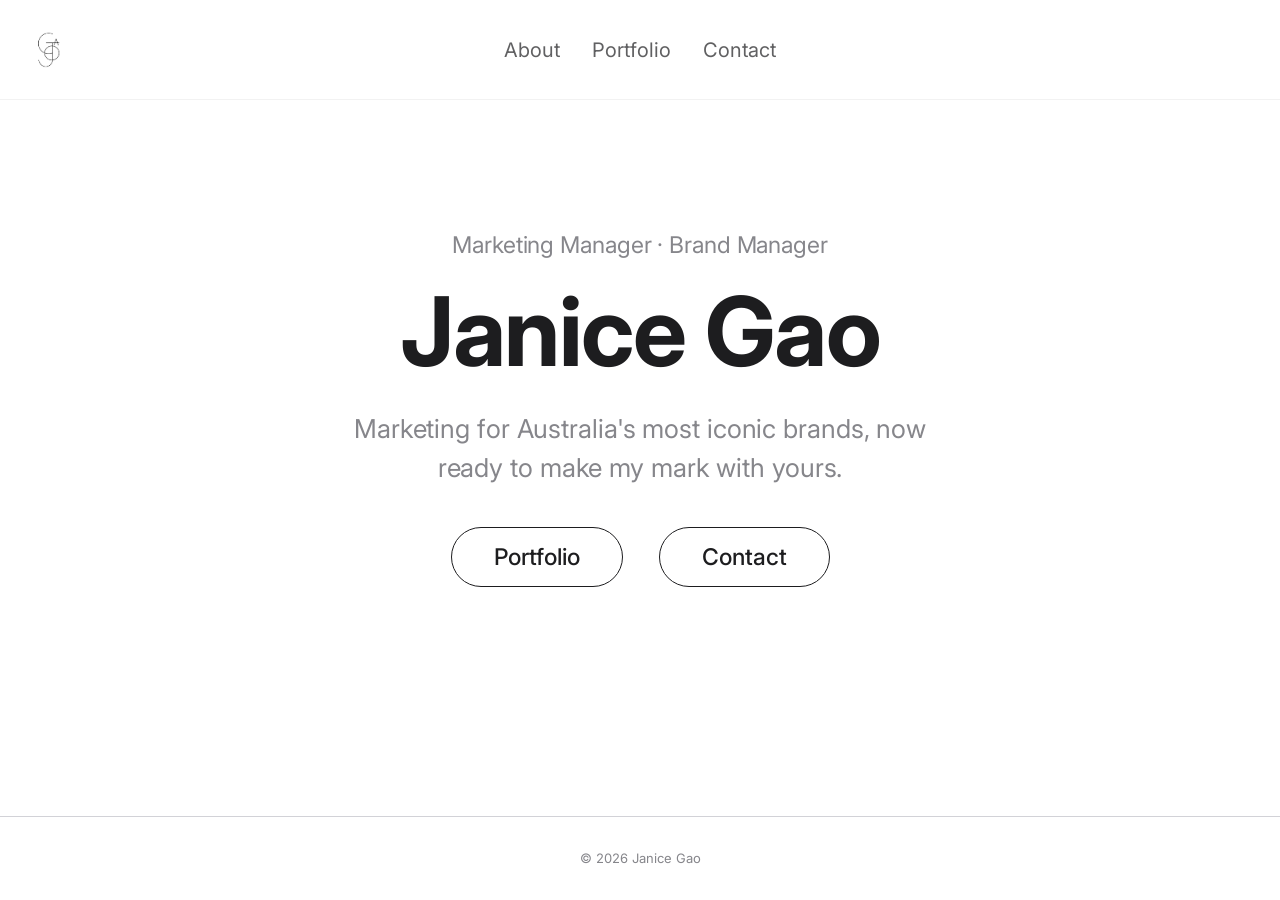
==== index.html @ 8f572616 "rename" ====
<!DOCTYPE html>
<html lang="en">
<head>
    <meta charset="UTF-8">
    <meta name="viewport" content="width=device-width, initial-scale=1.0">
    <title>Janice Gao</title>
    <link rel="icon" type="image/x-icon" href="assets/images/janice_logo.png">
    <link rel="stylesheet" href="css/style.css">

</head>
<body>
    <nav id="navbar">
        <a href="#home" class="nav-logo" data-route="home">
            <img src="assets/images/janice_logo.png" alt="JG" style="height: 52px; width: auto; display: block;">
        </a>
        <ul class="nav-links">
            <li><a href="#about" data-route="about">About</a></li>
            <li><a href="#portfolio" data-route="portfolio">Portfolio</a></li>
            <li><a href="#contact" data-route="contact">Contact</a></li>
        </ul>
        <button class="nav-toggle" aria-label="Toggle menu">
            <span></span>
            <span></span>
            <span></span>
        </button>
    </nav>

    <main id="app">
        <section id="home" class="route hero-page">
            <div class="hero-content">
                <p class="hero-subtitle">Marketing Manager · Brand Manager</p>
                <h1>Janice Gao</h1>
                <p class="hero-description">Marketing for Australia's most iconic brands, now ready to make my mark with yours.</p>
                <div class="hero-cta">
                <a href="#portfolio" class="btn btn-outline" data-route="portfolio">Portfolio</a>
                <a href="#contact" class="btn btn-outline" data-route="contact">Contact</a>
            </div>
            </div>
        </section>

        <section id="about" class="route page-content">
            <div class="container">
                <!-- Top row: text left, photo right -->
                <div class="about-top">
                    <div class="about-main">
                        <h1 class="page-title">About</h1>
                        <div class="about-text">
                            <p>I've always been drawn to the idea that the best brands don't feel like marketing at all. They show up in culturally significant moments, weave themselves into everyday life, and build emotional connections so naturally that people feel part of something before they even realise they're being marketed to.</p>
                            <p>I'm a marketer with experience across some of Australia's most iconic brands, including Commonwealth Bank and Qantas. I've launched campaigns that reached more than 95% of Australians, owned brand governance across 15+ agency partners, and leveraged customer insights to uplift marketing metrics and drive brand equity.</p>
                            <p>What drives me most is seeing the tangible impact that marketing can have on how people think and feel about a brand. When the strategy is right and the storytelling connects, marketing stops feeling like marketing and starts becoming something people genuinely remember. That's what got me into this industry, and it's what I've been chasing ever since.</p>
                            <p>If that resonates with you, I'd love to connect.</p>
                        </div>
                    </div>
                    <div class="about-photo">
                        <img src="assets/images/janice-headshot.jpeg" alt="Janice Gao">
                    </div>
                </div>

                <!-- Bottom row: logo left, story text right -->
                <div class="logo-story">
                    <div class="logo-story-image">
                        <img src="assets/images/janice_logo.png" alt="JG monogram logo">
                    </div>
                    <div class="logo-story-text">
                        <p>While I've been helping brands build their identity, I've been building my own too. This logo is an original design inspired by the creative trend of merging letterforms into a single mark, bringing together the 'J' and 'Gao' of my name.</p>
                    </div>
                </div>

            </div>
        </section>

        <section id="portfolio" class="route page-content">
            <div class="container">
                <h1 class="page-title">Portfolio</h1>
                <div class="portfolio-list">
                    <article class="portfolio-item">
                        <div class="portfolio-image" style="background: url('assets/images/doubt-never-did.jpg') center/cover no-repeat;"></div>
                        <div class="portfolio-details">
                            <span class="portfolio-company">Commonwealth Bank of Australia</span>
                            <h2>'Doubt Never Did' — Brand Platform</h2>
                            <p>Launched CommBank's new and bold brand platform designed to inspire Australians to overcome self-doubt and take action. The campaign delivered strong above-the-line performance within its first 3 months, reaching more than 95% of Australians an average of 11 times.</p>
                            <div class="portfolio-links">
                                <a href="https://www.commbank.com.au/brighter/doubt-never-did.html" target="_blank" rel="noopener">Campaign Page</a>
                                <a href="https://campaignbrief.com/inspiring-australians-share-stories-of-doubt-in-commbanks-latest-campaign-via-mc-saatchi/" target="_blank" rel="noopener">Campaign Brief</a>
                            </div>
                        </div>
                    </article>

                    <article class="portfolio-item">
                        <div class="portfolio-image" style="background: url('assets/images/qantas-money-home-loans.jpg') center/cover no-repeat;"></div>
                        <div class="portfolio-details">
                            <span class="portfolio-company">Qantas Airways Limited</span>
                            <h2>Qantas Money Home Loans</h2>
                            <p>Led the owned channel marketing execution for a digital-first product launch positioned around "The home loan that comes with a holiday every year." Within the first hour, Qantas Money Home Loans generated approximately 10 pre-approved applications, growing to around 100 by end of launch day.</p>
                            <div class="portfolio-links">
                                <a href="https://www.qantasmoney.com/home-loans" target="_blank" rel="noopener">Landing Page</a>
                                <a href="https://www.brokerdaily.au/lender/17650-home-loan-offering-takes-off-at-qantas" target="_blank" rel="noopener">Broker Daily</a>
                            </div>
                        </div>
                    </article>

                    <article class="portfolio-item">
                        <div class="portfolio-image" style="background: url('assets/images/frrequent-flyer.png') center/cover no-repeat;"></div>
                        <div class="portfolio-details">
                            <span class="portfolio-company">Qantas Airways Limited</span>
                            <h2>Frequent Flyer Website and Offers</h2>
                            <p>Led marketing across all Frequent Flyer and Qantas Loyalty owned digital channels for Australia's largest loyalty program with 15m+ members. Managed the content calendar and executed 550+ campaigns and surfaced with personalised offers via Contentful.</p>
                            <div class="portfolio-links">
                                <a href="https://www.qantas.com/au/en/frequent-flyer.html" target="_blank" rel="noopener">Frequent Flyer</a>
                            </div>
                        </div>
                    </article>
                </div>
            </div>
        </section>

        <section id="contact" class="route page-content">
            <div class="container">
                <div class="contact-header">
                    <h1 class="page-title">Get in touch</h1>
                    <p class="contact-subtitle">Have a project in mind or just want to say hello? I'd love to hear from you.</p>
                </div>
                <div class="contact-layout">
                    <div class="contact-methods">
                        <div class="contact-method">
                            <div class="contact-method-icon">
                                <svg width="24" height="24" viewBox="0 0 24 24" fill="none" stroke="currentColor" stroke-width="1.5" stroke-linecap="round" stroke-linejoin="round"><rect x="2" y="4" width="20" height="16" rx="2"/><path d="m22 7-8.97 5.7a1.94 1.94 0 0 1-2.06 0L2 7"/></svg>
                            </div>
                            <div class="contact-method-info">
                                <h3>Email</h3>
                                <a href="mailto:janice.gao@outlook.com">janice.gao@outlook.com</a>
                            </div>
                        </div>
                        <div class="contact-method">
                            <div class="contact-method-icon">
                                <svg width="24" height="24" viewBox="0 0 24 24" fill="none" stroke="currentColor" stroke-width="1.5" stroke-linecap="round" stroke-linejoin="round"><path d="M16 8a6 6 0 0 1 6 6v7h-4v-7a2 2 0 0 0-4 0v7h-4v-7a6 6 0 0 1 6-6z"/><rect x="2" y="9" width="4" height="12"/><circle cx="4" cy="4" r="2"/></svg>
                            </div>
                            <div class="contact-method-info">
                                <h3>LinkedIn</h3>
                                <a href="https://www.linkedin.com/in/janice-gao-9715471b5/" target="_blank" rel="noopener">Connect with me</a>
                            </div>
                        </div>
                        <div class="contact-method">
                            <div class="contact-method-icon">
                                <svg width="24" height="24" viewBox="0 0 24 24" fill="none" stroke="currentColor" stroke-width="1.5" stroke-linecap="round" stroke-linejoin="round"><circle cx="12" cy="12" r="10"/><polyline points="12 6 12 12 16 14"/></svg>
                            </div>
                            <div class="contact-method-info">
                                <h3>Response time</h3>
                                <p>Usually within 24 hours</p>
                            </div>
                        </div>
                    </div>
                </div>
            </div>
        </section>
    </main>

    <footer>
        <div class="container">
            <p>&copy; 2026 Janice Gao</p>
        </div>
    </footer>

    <script src="js/main.js"></script>
</body>
</html>
---- css/style.css ----
@import url('https://fonts.googleapis.com/css2?family=Inter:wght@400;500;600;700&display=swap');

*, *::before, *::after {
    margin: 0;
    padding: 0;
    box-sizing: border-box;
}

:root {
    --color-bg: #ffffff;
    --color-text: #1d1d1f;
    --color-text-secondary: #86868b;
    --color-accent: #0071e3;
    --color-accent-hover: #0077ed;
    --color-border: #d2d2d7;
    --font-primary: 'Inter', -apple-system, BlinkMacSystemFont, sans-serif;
    --max-width: 960px;
    --nav-height: 100px;
}

html {
    scroll-behavior: smooth;
}

body {
    font-family: var(--font-primary);
    color: var(--color-text);
    background: var(--color-bg);
    line-height: 1.5;
    -webkit-font-smoothing: antialiased;
    -moz-osx-font-smoothing: grayscale;
    min-height: 100vh;
    display: flex;
    flex-direction: column;
}

a {
    color: var(--color-accent);
    text-decoration: none;
    transition: color 0.2s ease;
}

a:hover {
    color: var(--color-accent-hover);
}

.container {
    max-width: var(--max-width);
    margin: 0 auto;
    padding: 0 24px;
    width: 100%;
}

/* Navigation */
nav {
    position: fixed;
    top: 0;
    left: 0;
    right: 0;
    height: var(--nav-height);
    background: rgba(255, 255, 255, 0.8);
    backdrop-filter: saturate(180%) blur(20px);
    -webkit-backdrop-filter: saturate(180%) blur(20px);
    z-index: 1000;
    display: flex;
    align-items: center;
    justify-content: center;
    border-bottom: 1px solid rgba(0, 0, 0, 0.05);
}

.nav-logo {
    position: absolute;
    left: 24px;
    display: flex;
    align-items: center;
}
.nav-links {
    display: flex;
    list-style: none;
    gap: 32px;
    margin: 0 auto;
}

.nav-links a {
    color: var(--color-text);
    font-size: 20px;
    font-weight: 400;
    opacity: 0.7;
    transition: opacity 0.2s ease;
}

.nav-links a:hover,
.nav-links a.active {
    opacity: 1;
    color: var(--color-text);
}

.nav-toggle {
    display: none;
    flex-direction: column;
    gap: 5px;
    background: none;
    border: none;
    cursor: pointer;
    padding: 8px;
    position: absolute;
    right: 16px;
}

.nav-toggle span {
    display: block;
    width: 18px;
    height: 1.5px;
    background: var(--color-text);
    transition: all 0.3s ease;
}

#app {
    flex: 1;
    display: flex;
    flex-direction: column;
    position: relative;
    overflow: hidden;
}

/* Routes */
.route {
    position: absolute;
    top: 0;
    left: 0;
    right: 0;
    bottom: 0;
    opacity: 0;
    visibility: hidden;
    transform: translateY(8px);
    transition: opacity 0.4s cubic-bezier(0.4, 0, 0.2, 1),
                transform 0.4s cubic-bezier(0.4, 0, 0.2, 1),
                visibility 0.4s;
    overflow-y: auto;
    -webkit-overflow-scrolling: touch;
}

.route.active {
    visibility: visible;
    opacity: 1;
    transform: translateY(0);
    position: relative;
}

.route.exiting {
    opacity: 0;
    transform: translateY(-8px);
}

/* Hero Page */
.hero-page {
    flex: 1;
    display: none;
    align-items: center;
    justify-content: center;
    text-align: center;
    padding: 24px;
    height: 100%;
}

.hero-page.active {
    display: flex;
}

.hero-content {
    max-width: 600px;
}

.hero-subtitle {
    font-size: 23px;
    font-weight: 400;
    color: var(--color-text-secondary);
    margin-bottom: 16px;
    letter-spacing: -0.1px;
}

.hero-content h1 {
    font-size: clamp(60px, 10.5vw, 96px);
    font-weight: 700;
    letter-spacing: -1.5px;
    line-height: 1.1;
    margin-bottom: 24px;
}

.hero-description {
    font-size: 26px;
    font-weight: 400;
    color: var(--color-text-secondary);
    line-height: 1.5;
    margin-bottom: 40px;
    letter-spacing: -0.1px;
}

.hero-cta {
    display: flex;
    gap: 36px;
    justify-content: center;
    flex-wrap: wrap;
}

.btn {
    display: inline-flex;
    align-items: center;
    justify-content: center;
    padding: 12px 42px;
    border-radius: 980px;
    font-size: 23px;
    font-weight: 500;
    text-decoration: none;
    transition: all 0.2s ease;
    cursor: pointer;
}

.btn-filled {
    background: #86868b;
    color: #fff;
    border: 1px solid #86868b;
}

.btn-filled:hover {
    background: #6e6e73;
    border-color: #6e6e73;
    color: #fff;
}

.btn-outline {
    background: transparent;
    color: var(--color-text);
    border: 1px solid var(--color-text);
}

.btn-outline:hover {
    background: var(--color-text);
    color: #fff;
}

/* Page Content */
.page-content {
    flex: 1;
    padding-top: calc(var(--nav-height) + 80px);
    padding-bottom: 80px;
}

.page-title {
    font-size: clamp(32px, 5vw, 48px);
    font-weight: 700;
    letter-spacing: -1px;
    margin-bottom: 48px;
}

/* ─── About Page ───────────────────────────────────────────── */

#about.page-content {
    padding-top: calc(var(--nav-height) + 8vh);
    padding-bottom: 48px;
}

/* Top row: text left, photo right — equal columns, matched height */
.about-top {
    display: grid;
    grid-template-columns: 1fr 1fr;
    gap: 48px;
    align-items: stretch;
    margin-bottom: 40px;
}

.about-main {
    display: flex;
    flex-direction: column;
}

#about .page-title {
    font-size: clamp(28px, 4vw, 40px);
    letter-spacing: -1px;
    margin-bottom: 24px;
}

.about-text p {
    font-size: 15px;
    line-height: 1.65;
    color: var(--color-text);
    margin-bottom: 16px;
    letter-spacing: -0.1px;
}

.about-text p:last-child {
    margin-bottom: 0;
}

/* Photo stretches to match text column height */
.about-photo {
    display: flex;
}

.about-photo img {
    width: 100%;
    height: 100%;
    object-fit: cover;
    border-radius: 16px;
    display: block;
}

/* Bottom row: logo left, story text right — logo height matches text */
.logo-story {
    display: grid;
    grid-template-columns: auto 1fr;
    gap: 32px;
    align-items: stretch;
    padding-top: 32px;
    border-top: 1px solid var(--color-border);
}

.logo-story-image {
    display: flex;
    align-items: center;
    justify-content: center;
}

.logo-story-image img {
    height: 100%;
    max-height: 100px;
    width: auto;
    object-fit: contain;
    display: block;
}

.logo-story-text {
    display: flex;
    align-items: center;
}

.logo-story-text p {
    font-size: 14px;
    color: black;
    line-height: 1.6;
    margin: 0;
}

/* ─── Portfolio ────────────────────────────────────────────── */

#portfolio.route {
    overflow-y: hidden;
}

.portfolio-list {
    display: flex;
    flex-direction: column;
    gap: 64px;
}

.portfolio-item {
    display: grid;
    grid-template-columns: 1fr 1.2fr;
    gap: 48px;
    align-items: start;
}

.portfolio-image {
    aspect-ratio: 16 / 10;
    border-radius: 16px;
    display: flex;
    align-items: center;
    justify-content: center;
}

.portfolio-image-label {
    color: rgba(255, 255, 255, 0.9);
    font-size: 20px;
    font-weight: 600;
    letter-spacing: -0.3px;
}

.portfolio-details {
    padding-top: 8px;
}

.portfolio-company {
    font-size: 13px;
    font-weight: 500;
    color: var(--color-text-secondary);
    text-transform: uppercase;
    letter-spacing: 0.5px;
}

.portfolio-details h2 {
    font-size: 24px;
    font-weight: 600;
    letter-spacing: -0.5px;
    margin: 8px 0 16px;
    line-height: 1.2;
}

.portfolio-details p {
    font-size: 15px;
    color: var(--color-text-secondary);
    line-height: 1.55;
    margin-bottom: 20px;
}

.portfolio-links {
    display: flex;
    gap: 24px;
    flex-wrap: wrap;
}

.portfolio-links a {
    font-size: 15px;
    font-weight: 500;
}

.portfolio-links a::after {
    content: ' →';
}

/* ─── Contact ──────────────────────────────────────────────── */

.contact-header {
    text-align: center;
    max-width: 560px;
    margin: 0 auto 64px;
}

.contact-header .page-title {
    margin-bottom: 16px;
}

.contact-subtitle {
    font-size: 17px;
    color: var(--color-text-secondary);
    line-height: 1.5;
}

.contact-layout {
    display: flex;
    flex-direction: column;
    align-items: center;
    margin: 0 auto;
}

.contact-methods {
    display: flex;
    flex-direction: column;
    gap: 32px;
    width: fit-content;
    margin: 0 auto;
}

.contact-method {
    display: flex;
    gap: 16px;
    align-items: center;
}

.contact-method-info {
    text-align: left;
}

.contact-method-icon {
    width: 44px;
    height: 44px;
    border-radius: 12px;
    background: #f5f5f7;
    display: flex;
    align-items: center;
    justify-content: center;
    color: var(--color-text);
    flex-shrink: 0;
}

.contact-method-info h3 {
    font-size: 15px;
    font-weight: 600;
    margin-bottom: 4px;
}

.contact-method-info a,
.contact-method-info p {
    font-size: 15px;
    color: var(--color-text-secondary);
}

.contact-method-info a:hover {
    color: var(--color-accent);
}

.contact-form {
    display: flex;
    flex-direction: column;
    gap: 24px;
}

.form-group {
    display: flex;
    flex-direction: column;
    gap: 8px;
}

.form-group label {
    font-size: 14px;
    font-weight: 500;
    color: var(--color-text);
}

.contact-form input,
.contact-form textarea {
    width: 100%;
    padding: 14px 16px;
    border: 1px solid var(--color-border);
    border-radius: 10px;
    font-size: 15px;
    font-family: var(--font-primary);
    background: var(--color-bg);
    transition: border-color 0.2s ease, box-shadow 0.2s ease;
    outline: none;
}

.contact-form input:focus,
.contact-form textarea:focus {
    border-color: var(--color-accent);
    box-shadow: 0 0 0 3px rgba(0, 113, 227, 0.1);
}

.contact-form textarea {
    resize: vertical;
    min-height: 140px;
}

.btn-submit {
    padding: 14px 32px;
    background: var(--color-text);
    color: #fff;
    border: none;
    border-radius: 10px;
    font-size: 15px;
    font-weight: 500;
    font-family: var(--font-primary);
    cursor: pointer;
    transition: background 0.2s ease;
    align-self: flex-start;
}

.btn-submit:hover {
    background: #333;
}

.form-success {
    display: none;
    color: #34c759;
    font-size: 14px;
    font-weight: 500;
}

.form-success.visible {
    display: block;
}

/* ─── Footer ───────────────────────────────────────────────── */

footer {
    padding: 32px 0;
    border-top: 1px solid var(--color-border);
    text-align: center;
    margin-top: auto;
}

footer p {
    font-size: 13px;
    color: var(--color-text-secondary);
}

/* ─── Responsive ───────────────────────────────────────────── */

@media (max-width: 768px) {
    .nav-links {
        position: absolute;
        top: var(--nav-height);
        left: 0;
        right: 0;
        background: rgba(255, 255, 255, 0.95);
        backdrop-filter: blur(20px);
        -webkit-backdrop-filter: blur(20px);
        flex-direction: column;
        padding: 0 24px;
        gap: 0;
        border-bottom: 1px solid rgba(0, 0, 0, 0.05);
        max-height: 0;
        overflow: hidden;
        opacity: 0;
        transition: max-height 0.35s cubic-bezier(0.4, 0, 0.2, 1),
                    padding 0.35s cubic-bezier(0.4, 0, 0.2, 1),
                    opacity 0.25s ease;
        display: flex;
    }

    .nav-links.active {
        max-height: 400px;
        padding: 16px 24px;
        gap: 16px;
        opacity: 1;
    }

    .nav-links a {
        opacity: 0;
        transform: translateY(-6px);
        transition: opacity 0.25s ease, transform 0.25s ease;
    }

    .nav-links.active a {
        opacity: 0.7;
        transform: translateY(0);
    }

    .nav-links.active a:hover,
    .nav-links.active a.active {
        opacity: 1;
        color: var(--color-text);
    }

    .nav-links.active li:nth-child(1) a { transition-delay: 0.05s; }
    .nav-links.active li:nth-child(2) a { transition-delay: 0.1s; }
    .nav-links.active li:nth-child(3) a { transition-delay: 0.15s; }

    .nav-toggle {
        display: flex;
    }

    .about-top {
        grid-template-columns: 1fr;
        gap: 32px;
    }

    .about-photo img {
        height: 300px;
        width: 100%;
    }

    .logo-story {
        gap: 20px;
    }

    .logo-story-image img {
        max-height: 80px;
    }

    .contact-layout {
        grid-template-columns: 1fr;
        gap: 48px;
    }

    .portfolio-item {
        grid-template-columns: 1fr;
        gap: 24px;
    }

    .page-content {
        padding-top: calc(var(--nav-height) + 48px);
        padding-bottom: 48px;
    }

    .page-title {
        margin-bottom: 32px;
    }
}

@media (max-width: 480px) {
    .hero-content h1 {
        font-size: 36px;
    }

    .hero-description {
        font-size: 15px;
    }
}
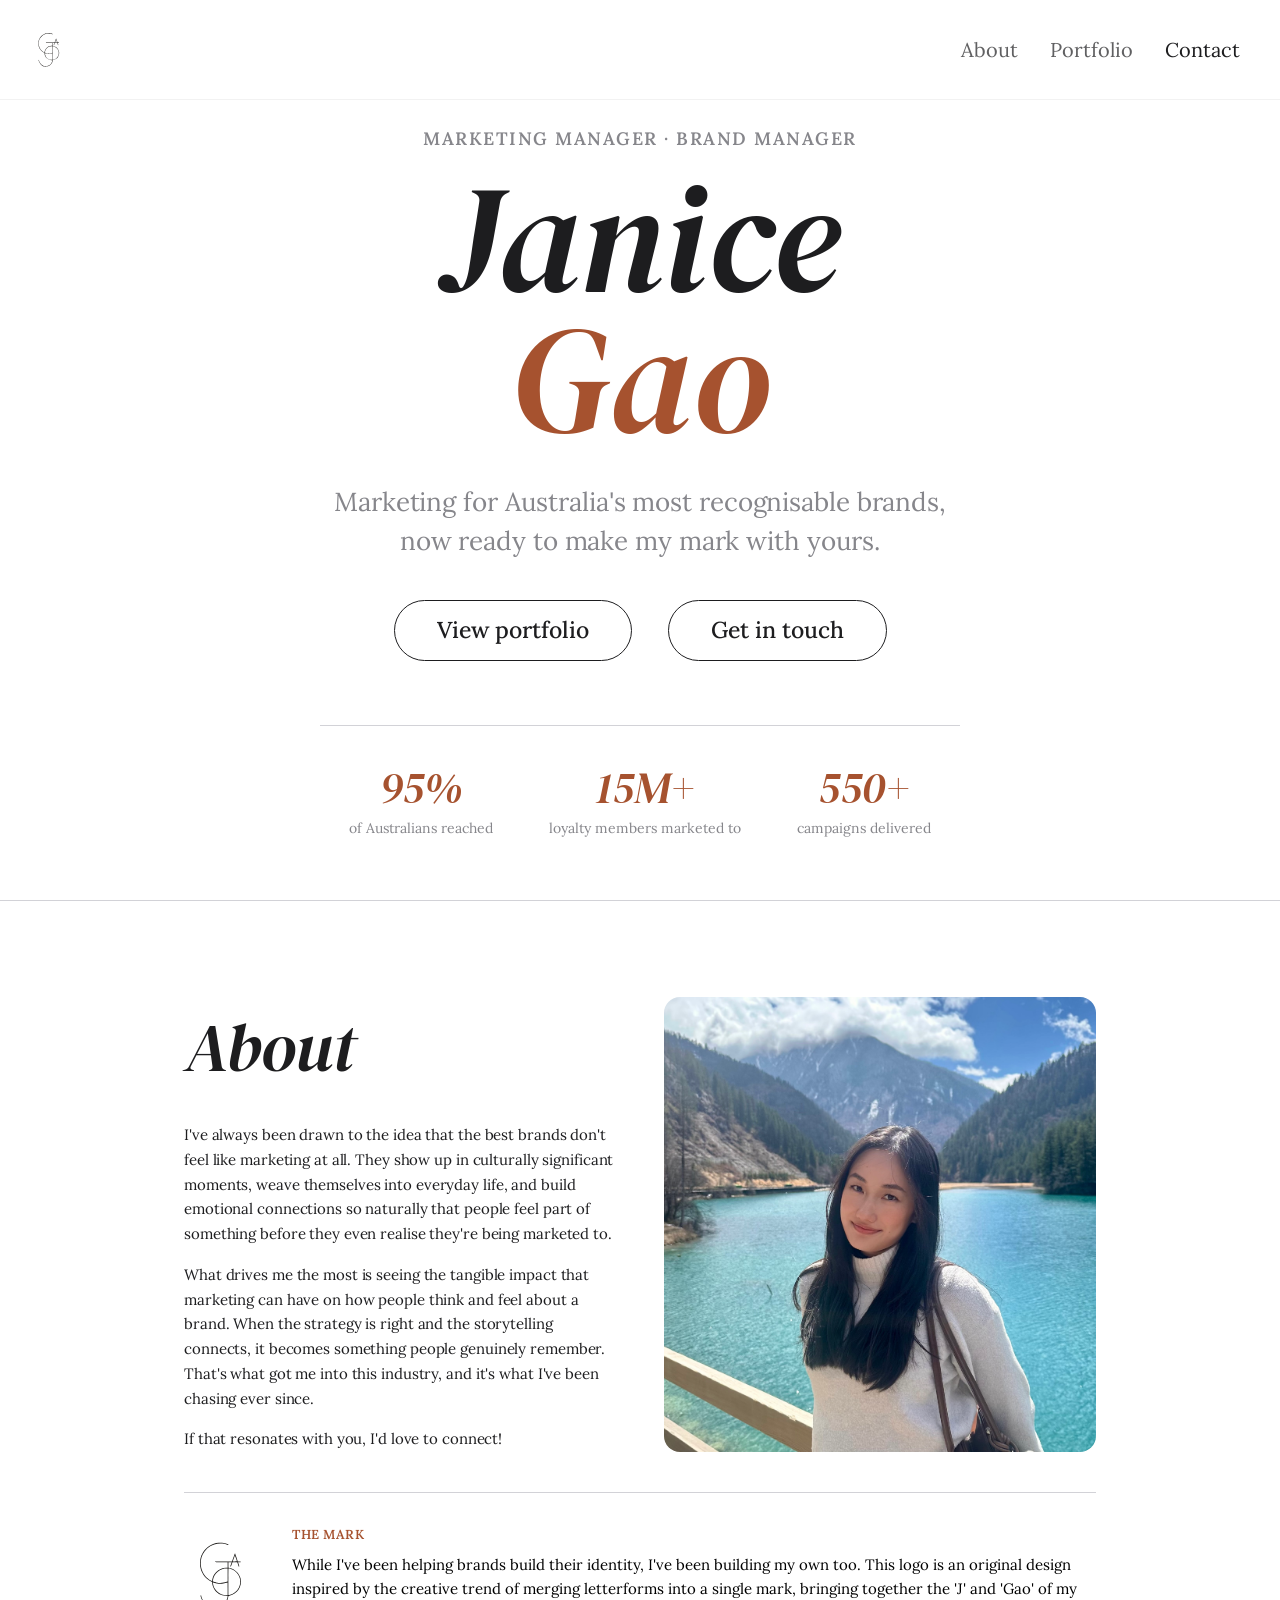
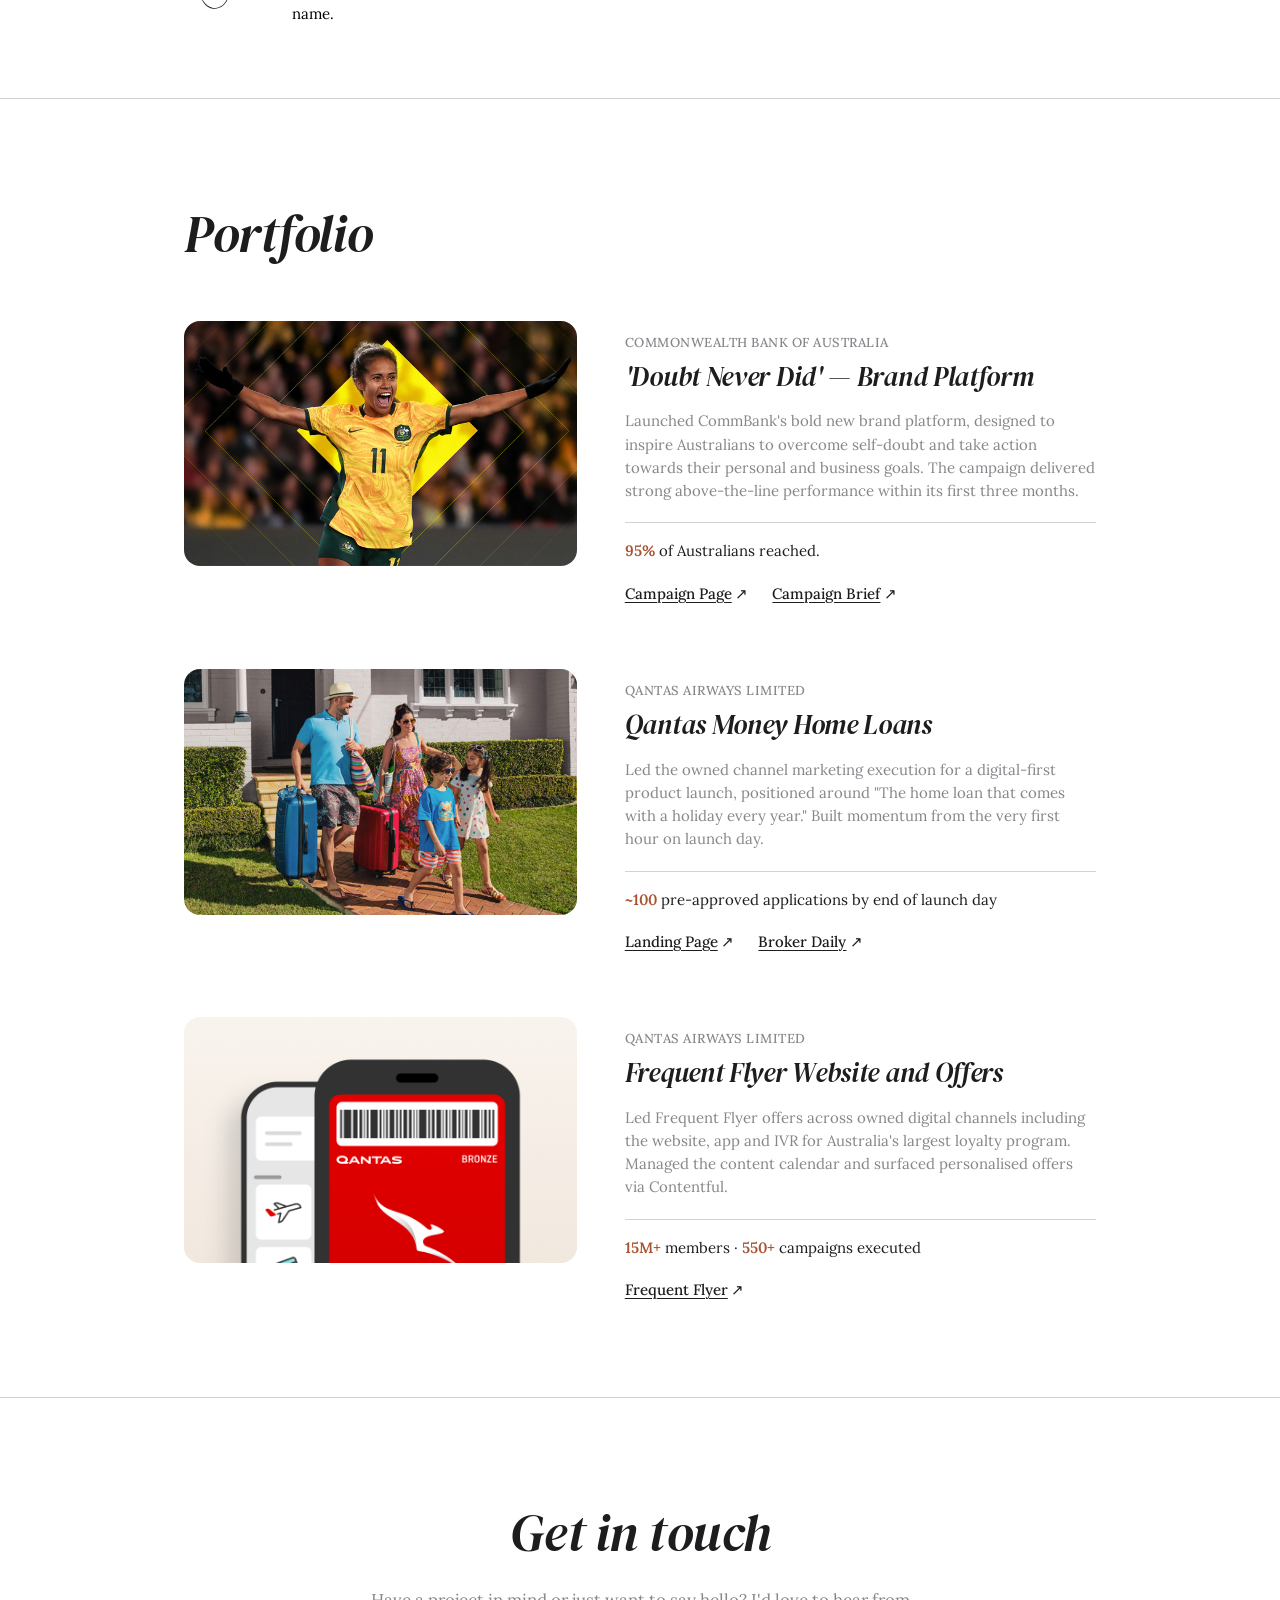
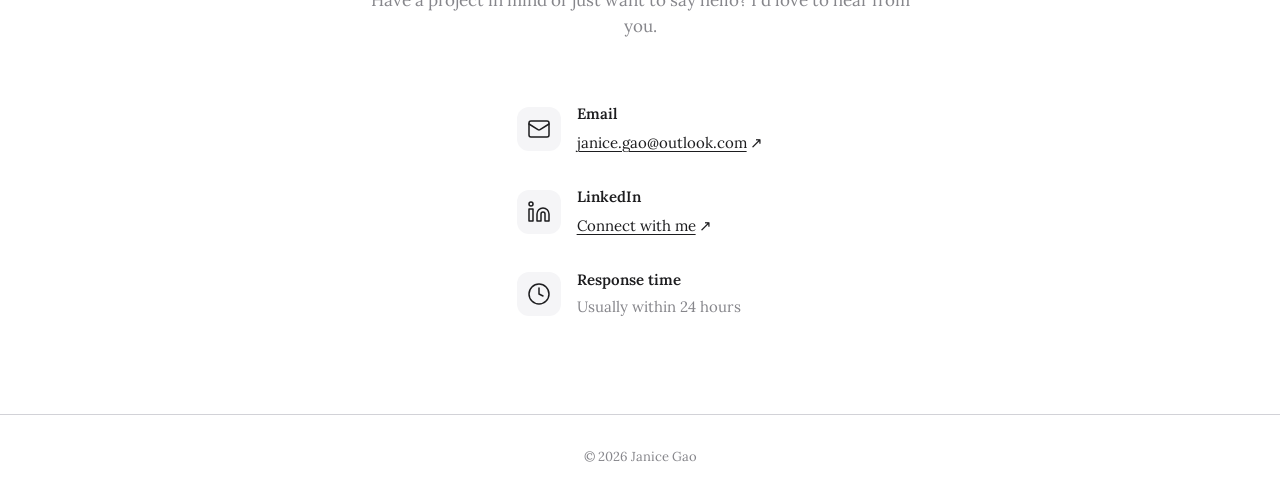
==== commit ecab95d0: "refresh ui" ====
--- a/index.html
+++ b/index.html
@@ -6,17 +6,16 @@
     <title>Janice Gao</title>
     <link rel="icon" type="image/x-icon" href="assets/images/janice_logo.png">
     <link rel="stylesheet" href="css/style.css">
-
 </head>
 <body>
     <nav id="navbar">
-        <a href="#home" class="nav-logo" data-route="home">
-            <img src="assets/images/janice_logo.png" alt="JG" style="height: 52px; width: auto; display: block;">
+        <a href="#home" class="nav-logo">
+            <img src="assets/images/jg-monogram.svg" alt="JG" style="height: 52px; width: auto; display: block;">
         </a>
         <ul class="nav-links">
-            <li><a href="#about" data-route="about">About</a></li>
-            <li><a href="#portfolio" data-route="portfolio">Portfolio</a></li>
-            <li><a href="#contact" data-route="contact">Contact</a></li>
+            <li><a href="#about">About</a></li>
+            <li><a href="#portfolio">Portfolio</a></li>
+            <li><a href="#contact">Contact</a></li>
         </ul>
         <button class="nav-toggle" aria-label="Toggle menu">
             <span></span>
@@ -26,19 +25,33 @@
     </nav>
 
     <main id="app">
-        <section id="home" class="route hero-page">
+        <section id="home" class="hero-page">
             <div class="hero-content">
                 <p class="hero-subtitle">Marketing Manager · Brand Manager</p>
-                <h1>Janice Gao</h1>
-                <p class="hero-description">Marketing for Australia's most iconic brands, now ready to make my mark with yours.</p>
+                <h1 class="hero-name"><span>Janice</span><span class="hero-name-accent">Gao</span></h1>
+                <p class="hero-description">Marketing for Australia's most recognisable brands, now ready to make my mark with yours.</p>
                 <div class="hero-cta">
-                <a href="#portfolio" class="btn btn-outline" data-route="portfolio">Portfolio</a>
-                <a href="#contact" class="btn btn-outline" data-route="contact">Contact</a>
-            </div>
+                    <a href="#portfolio" class="btn btn-outline">View portfolio</a>
+                    <a href="#contact" class="btn btn-outline">Get in touch</a>
+                </div>
+                <ul class="hero-stats" aria-label="Career highlights">
+                    <li>
+                        <span class="hero-stat-num">95%</span>
+                        <span class="hero-stat-label">of Australians reached</span>
+                    </li>
+                    <li>
+                        <span class="hero-stat-num">15M+</span>
+                        <span class="hero-stat-label">loyalty members marketed to</span>
+                    </li>
+                    <li>
+                        <span class="hero-stat-num">550+</span>
+                        <span class="hero-stat-label">campaigns delivered</span>
+                    </li>
+                </ul>
             </div>
         </section>
 
-        <section id="about" class="route page-content">
+        <section id="about" class="page-content">
             <div class="container">
                 <!-- Top row: text left, photo right -->
                 <div class="about-top">
@@ -46,9 +59,8 @@
                         <h1 class="page-title">About</h1>
                         <div class="about-text">
                             <p>I've always been drawn to the idea that the best brands don't feel like marketing at all. They show up in culturally significant moments, weave themselves into everyday life, and build emotional connections so naturally that people feel part of something before they even realise they're being marketed to.</p>
-                            <p>I'm a marketer with experience across some of Australia's most iconic brands, including Commonwealth Bank and Qantas. I've launched campaigns that reached more than 95% of Australians, owned brand governance across 15+ agency partners, and leveraged customer insights to uplift marketing metrics and drive brand equity.</p>
-                            <p>What drives me most is seeing the tangible impact that marketing can have on how people think and feel about a brand. When the strategy is right and the storytelling connects, marketing stops feeling like marketing and starts becoming something people genuinely remember. That's what got me into this industry, and it's what I've been chasing ever since.</p>
-                            <p>If that resonates with you, I'd love to connect.</p>
+                            <p>What drives me the most is seeing the tangible impact that marketing can have on how people think and feel about a brand. When the strategy is right and the storytelling connects, it becomes something people genuinely remember. That's what got me into this industry, and it's what I've been chasing ever since.</p>
+                            <p>If that resonates with you, I'd love to connect!</p>
                         </div>
                     </div>
                     <div class="about-photo">
@@ -59,17 +71,20 @@
                 <!-- Bottom row: logo left, story text right -->
                 <div class="logo-story">
                     <div class="logo-story-image">
-                        <img src="assets/images/janice_logo.png" alt="JG monogram logo">
+                        <img src="assets/images/jg-monogram.svg" alt="JG monogram logo">
                     </div>
                     <div class="logo-story-text">
-                        <p>While I've been helping brands build their identity, I've been building my own too. This logo is an original design inspired by the creative trend of merging letterforms into a single mark, bringing together the 'J' and 'Gao' of my name.</p>
+                        <div>
+                            <h3 class="logo-story-title">The mark</h3>
+                            <p>While I've been helping brands build their identity, I've been building my own too. This logo is an original design inspired by the creative trend of merging letterforms into a single mark, bringing together the 'J' and 'Gao' of my name.</p>
+                        </div>
                     </div>
                 </div>
 
             </div>
         </section>
 
-        <section id="portfolio" class="route page-content">
+        <section id="portfolio" class="page-content">
             <div class="container">
                 <h1 class="page-title">Portfolio</h1>
                 <div class="portfolio-list">
@@ -78,9 +93,10 @@
                         <div class="portfolio-details">
                             <span class="portfolio-company">Commonwealth Bank of Australia</span>
                             <h2>'Doubt Never Did' — Brand Platform</h2>
-                            <p>Launched CommBank's new and bold brand platform designed to inspire Australians to overcome self-doubt and take action. The campaign delivered strong above-the-line performance within its first 3 months, reaching more than 95% of Australians an average of 11 times.</p>
+                            <p>Launched CommBank's bold new brand platform, designed to inspire Australians to overcome self-doubt and take action towards their personal and business goals. The campaign delivered strong above-the-line performance within its first three months.</p>
+                            <p class="portfolio-stat"><strong>95%</strong> of Australians reached.</p>
                             <div class="portfolio-links">
-                                <a href="https://www.commbank.com.au/brighter/doubt-never-did.html" target="_blank" rel="noopener">Campaign Page</a>
+                                <a href="https://www.commbank.com.au/articles/newsroom/2025/07/CommBank-unveils-Doubt-Never-Did.html" target="_blank" rel="noopener">Campaign Page</a>
                                 <a href="https://campaignbrief.com/inspiring-australians-share-stories-of-doubt-in-commbanks-latest-campaign-via-mc-saatchi/" target="_blank" rel="noopener">Campaign Brief</a>
                             </div>
                         </div>
@@ -91,7 +107,8 @@
                         <div class="portfolio-details">
                             <span class="portfolio-company">Qantas Airways Limited</span>
                             <h2>Qantas Money Home Loans</h2>
-                            <p>Led the owned channel marketing execution for a digital-first product launch positioned around "The home loan that comes with a holiday every year." Within the first hour, Qantas Money Home Loans generated approximately 10 pre-approved applications, growing to around 100 by end of launch day.</p>
+                            <p>Led the owned channel marketing execution for a digital-first product launch, positioned around "The home loan that comes with a holiday every year." Built momentum from the very first hour on launch day.</p>
+                            <p class="portfolio-stat"><strong>~100</strong> pre-approved applications by end of launch day</p>
                             <div class="portfolio-links">
                                 <a href="https://www.qantasmoney.com/home-loans" target="_blank" rel="noopener">Landing Page</a>
                                 <a href="https://www.brokerdaily.au/lender/17650-home-loan-offering-takes-off-at-qantas" target="_blank" rel="noopener">Broker Daily</a>
@@ -104,7 +121,8 @@
                         <div class="portfolio-details">
                             <span class="portfolio-company">Qantas Airways Limited</span>
                             <h2>Frequent Flyer Website and Offers</h2>
-                            <p>Led marketing across all Frequent Flyer and Qantas Loyalty owned digital channels for Australia's largest loyalty program with 15m+ members. Managed the content calendar and executed 550+ campaigns and surfaced with personalised offers via Contentful.</p>
+                            <p>Led Frequent Flyer offers across owned digital channels including the website, app and IVR for Australia's largest loyalty program. Managed the content calendar and surfaced personalised offers via Contentful.</p>
+                            <p class="portfolio-stat"><strong>15M+</strong> members · <strong>550+</strong> campaigns executed</p>
                             <div class="portfolio-links">
                                 <a href="https://www.qantas.com/au/en/frequent-flyer.html" target="_blank" rel="noopener">Frequent Flyer</a>
                             </div>
@@ -114,7 +132,7 @@
             </div>
         </section>
 
-        <section id="contact" class="route page-content">
+        <section id="contact" class="page-content">
             <div class="container">
                 <div class="contact-header">
                     <h1 class="page-title">Get in touch</h1>
--- a/css/style.css
+++ b/css/style.css
@@ -1,4 +1,4 @@
-@import url('https://fonts.googleapis.com/css2?family=Inter:wght@400;500;600;700&display=swap');
+@import url('https://fonts.googleapis.com/css2?family=DM+Serif+Display:ital@0;1&family=Lora:ital,wght@0,400..700;1,400..700&display=swap');
 
 *, *::before, *::after {
     margin: 0;
@@ -10,10 +10,12 @@
     --color-bg: #ffffff;
     --color-text: #1d1d1f;
     --color-text-secondary: #86868b;
-    --color-accent: #0071e3;
-    --color-accent-hover: #0077ed;
+    --color-accent: #a6522f;
+    --color-accent-hover: #8a4326;
+    --color-brown: #a6522f;
     --color-border: #d2d2d7;
-    --font-primary: 'Inter', -apple-system, BlinkMacSystemFont, sans-serif;
+    --font-primary: 'Lora', Georgia, 'Times New Roman', serif;
+    --font-serif: 'DM Serif Display', Georgia, 'Times New Roman', serif;
     --max-width: 960px;
     --nav-height: 100px;
 }
@@ -32,6 +34,11 @@
     min-height: 100vh;
     display: flex;
     flex-direction: column;
+}
+
+/* Offset anchored sections so they clear the fixed nav */
+section[id] {
+    scroll-margin-top: var(--nav-height);
 }
 
 a {
@@ -64,7 +71,7 @@
     z-index: 1000;
     display: flex;
     align-items: center;
-    justify-content: center;
+    justify-content: flex-end;
     border-bottom: 1px solid rgba(0, 0, 0, 0.05);
 }
 
@@ -78,7 +85,7 @@
     display: flex;
     list-style: none;
     gap: 32px;
-    margin: 0 auto;
+    margin-right: 40px;
 }
 
 .nav-links a {
@@ -120,71 +127,47 @@
     display: flex;
     flex-direction: column;
     position: relative;
-    overflow: hidden;
-}
-
-/* Routes */
-.route {
-    position: absolute;
-    top: 0;
-    left: 0;
-    right: 0;
-    bottom: 0;
-    opacity: 0;
-    visibility: hidden;
-    transform: translateY(8px);
-    transition: opacity 0.4s cubic-bezier(0.4, 0, 0.2, 1),
-                transform 0.4s cubic-bezier(0.4, 0, 0.2, 1),
-                visibility 0.4s;
-    overflow-y: auto;
-    -webkit-overflow-scrolling: touch;
-}
-
-.route.active {
-    visibility: visible;
-    opacity: 1;
-    transform: translateY(0);
-    position: relative;
-}
-
-.route.exiting {
-    opacity: 0;
-    transform: translateY(-8px);
 }
 
 /* Hero Page */
 .hero-page {
-    flex: 1;
-    display: none;
+    min-height: 100vh;
+    display: flex;
     align-items: center;
     justify-content: center;
     text-align: center;
-    padding: 24px;
-    height: 100%;
-}
-
-.hero-page.active {
-    display: flex;
+    padding: calc(var(--nav-height) + 24px) 24px 60px;
 }
 
 .hero-content {
-    max-width: 600px;
+    max-width: 640px;
 }
 
 .hero-subtitle {
-    font-size: 23px;
+    font-size: 18px;
+    font-weight: 600;
+    color: var(--color-text-secondary);
+    margin-bottom: 16px;
+    text-transform: uppercase;
+    letter-spacing: 1.5px;
+}
+
+.hero-content h1 {
+    font-family: var(--font-serif);
+    font-style: italic;
+    font-size: clamp(76px, 15.5vw, 150px);
     font-weight: 400;
-    color: var(--color-text-secondary);
-    margin-bottom: 16px;
-    letter-spacing: -0.1px;
-}
-
-.hero-content h1 {
-    font-size: clamp(60px, 10.5vw, 96px);
-    font-weight: 700;
-    letter-spacing: -1.5px;
-    line-height: 1.1;
-    margin-bottom: 24px;
+    letter-spacing: 0;
+    line-height: 0.94;
+    margin-bottom: 32px;
+}
+
+.hero-content h1 span {
+    display: block;
+}
+
+.hero-name-accent {
+    color: var(--color-brown);
 }
 
 .hero-description {
@@ -201,6 +184,36 @@
     gap: 36px;
     justify-content: center;
     flex-wrap: wrap;
+}
+
+/* Hero stat row */
+.hero-stats {
+    list-style: none;
+    display: flex;
+    justify-content: center;
+    flex-wrap: wrap;
+    gap: 24px 56px;
+    margin-top: 64px;
+    padding-top: 40px;
+    border-top: 1px solid var(--color-border);
+}
+
+.hero-stat-num {
+    display: block;
+    font-family: var(--font-serif);
+    font-style: italic;
+    font-size: clamp(32px, 4vw, 44px);
+    font-weight: 400;
+    letter-spacing: -0.5px;
+    line-height: 1;
+    color: var(--color-brown);
+}
+
+.hero-stat-label {
+    display: block;
+    font-size: 14px;
+    color: var(--color-text-secondary);
+    margin-top: 8px;
 }
 
 .btn {
@@ -241,24 +254,20 @@
 
 /* Page Content */
 .page-content {
-    flex: 1;
-    padding-top: calc(var(--nav-height) + 80px);
-    padding-bottom: 80px;
+    padding: 96px 0;
+    border-top: 1px solid var(--color-border);
 }
 
 .page-title {
-    font-size: clamp(32px, 5vw, 48px);
-    font-weight: 700;
-    letter-spacing: -1px;
+    font-family: var(--font-serif);
+    font-style: italic;
+    font-size: clamp(34px, 5vw, 52px);
+    font-weight: 400;
+    letter-spacing: -0.5px;
     margin-bottom: 48px;
 }
 
 /* ─── About Page ───────────────────────────────────────────── */
-
-#about.page-content {
-    padding-top: calc(var(--nav-height) + 8vh);
-    padding-bottom: 48px;
-}
 
 /* Top row: text left, photo right — equal columns, matched height */
 .about-top {
@@ -275,7 +284,7 @@
 }
 
 #about .page-title {
-    font-size: clamp(28px, 4vw, 40px);
+    font-size: clamp(68px, 4vw, 40px);
     letter-spacing: -1px;
     margin-bottom: 24px;
 }
@@ -323,7 +332,7 @@
 
 .logo-story-image img {
     height: 100%;
-    max-height: 100px;
+    max-height: 120px;
     width: auto;
     object-fit: contain;
     display: block;
@@ -334,18 +343,23 @@
     align-items: center;
 }
 
+.logo-story-title {
+    font-size: 13px;
+    font-weight: 600;
+    text-transform: uppercase;
+    letter-spacing: 0.5px;
+    color: var(--color-brown);
+    margin-bottom: 8px;
+}
+
 .logo-story-text p {
-    font-size: 14px;
+    font-size: 15px;
     color: black;
-    line-height: 1.6;
+    line-height: 1.65;
     margin: 0;
 }
 
 /* ─── Portfolio ────────────────────────────────────────────── */
-
-#portfolio.route {
-    overflow-y: hidden;
-}
 
 .portfolio-list {
     display: flex;
@@ -388,9 +402,11 @@
 }
 
 .portfolio-details h2 {
-    font-size: 24px;
-    font-weight: 600;
-    letter-spacing: -0.5px;
+    font-family: var(--font-serif);
+    font-style: italic;
+    font-size: 27px;
+    font-weight: 400;
+    letter-spacing: -0.3px;
     margin: 8px 0 16px;
     line-height: 1.2;
 }
@@ -400,6 +416,20 @@
     color: var(--color-text-secondary);
     line-height: 1.55;
     margin-bottom: 20px;
+}
+
+/* Highlighted stat callout */
+.portfolio-stat {
+    font-size: 15px;
+    color: var(--color-text) !important;
+    line-height: 1.55;
+    padding-top: 16px;
+    border-top: 1px solid var(--color-border);
+}
+
+.portfolio-stat strong {
+    color: var(--color-accent);
+    font-weight: 600;
 }
 
 .portfolio-links {
@@ -411,10 +441,29 @@
 .portfolio-links a {
     font-size: 15px;
     font-weight: 500;
-}
-
-.portfolio-links a::after {
-    content: ' →';
+    color: var(--color-text);
+    text-decoration: underline;
+    text-underline-offset: 3px;
+    text-decoration-thickness: 1px;
+}
+
+.portfolio-links a:hover {
+    color: var(--color-brown);
+}
+
+/* Top-right arrow on every underlined hyperlink */
+.portfolio-links a::after,
+.contact-method-info a::after {
+    content: "\2197";
+    display: inline-block;
+    margin-left: 0.25em;
+    text-decoration: none;
+    transition: transform 0.2s ease;
+}
+
+.portfolio-links a:hover::after,
+.contact-method-info a:hover::after {
+    transform: translate(2px, -2px);
 }
 
 /* ─── Contact ──────────────────────────────────────────────── */
@@ -484,79 +533,15 @@
     color: var(--color-text-secondary);
 }
 
+.contact-method-info a {
+    color: var(--color-text);
+    text-decoration: underline;
+    text-underline-offset: 3px;
+    text-decoration-thickness: 1px;
+}
+
 .contact-method-info a:hover {
-    color: var(--color-accent);
-}
-
-.contact-form {
-    display: flex;
-    flex-direction: column;
-    gap: 24px;
-}
-
-.form-group {
-    display: flex;
-    flex-direction: column;
-    gap: 8px;
-}
-
-.form-group label {
-    font-size: 14px;
-    font-weight: 500;
-    color: var(--color-text);
-}
-
-.contact-form input,
-.contact-form textarea {
-    width: 100%;
-    padding: 14px 16px;
-    border: 1px solid var(--color-border);
-    border-radius: 10px;
-    font-size: 15px;
-    font-family: var(--font-primary);
-    background: var(--color-bg);
-    transition: border-color 0.2s ease, box-shadow 0.2s ease;
-    outline: none;
-}
-
-.contact-form input:focus,
-.contact-form textarea:focus {
-    border-color: var(--color-accent);
-    box-shadow: 0 0 0 3px rgba(0, 113, 227, 0.1);
-}
-
-.contact-form textarea {
-    resize: vertical;
-    min-height: 140px;
-}
-
-.btn-submit {
-    padding: 14px 32px;
-    background: var(--color-text);
-    color: #fff;
-    border: none;
-    border-radius: 10px;
-    font-size: 15px;
-    font-weight: 500;
-    font-family: var(--font-primary);
-    cursor: pointer;
-    transition: background 0.2s ease;
-    align-self: flex-start;
-}
-
-.btn-submit:hover {
-    background: #333;
-}
-
-.form-success {
-    display: none;
-    color: #34c759;
-    font-size: 14px;
-    font-weight: 500;
-}
-
-.form-success.visible {
-    display: block;
+    color: var(--color-brown);
 }
 
 /* ─── Footer ───────────────────────────────────────────────── */
@@ -581,6 +566,7 @@
         top: var(--nav-height);
         left: 0;
         right: 0;
+        margin: 0;
         background: rgba(255, 255, 255, 0.95);
         backdrop-filter: blur(20px);
         -webkit-backdrop-filter: blur(20px);
@@ -629,6 +615,12 @@
         display: flex;
     }
 
+    .hero-stats {
+        gap: 20px 40px;
+        margin-top: 48px;
+        padding-top: 32px;
+    }
+
     .about-top {
         grid-template-columns: 1fr;
         gap: 32px;
@@ -644,7 +636,7 @@
     }
 
     .logo-story-image img {
-        max-height: 80px;
+        max-height: 90px;
     }
 
     .contact-layout {
@@ -658,8 +650,7 @@
     }
 
     .page-content {
-        padding-top: calc(var(--nav-height) + 48px);
-        padding-bottom: 48px;
+        padding: 64px 0;
     }
 
     .page-title {
@@ -675,4 +666,8 @@
     .hero-description {
         font-size: 15px;
     }
-}+
+    .hero-stat-num {
+        font-size: 28px;
+    }
+}
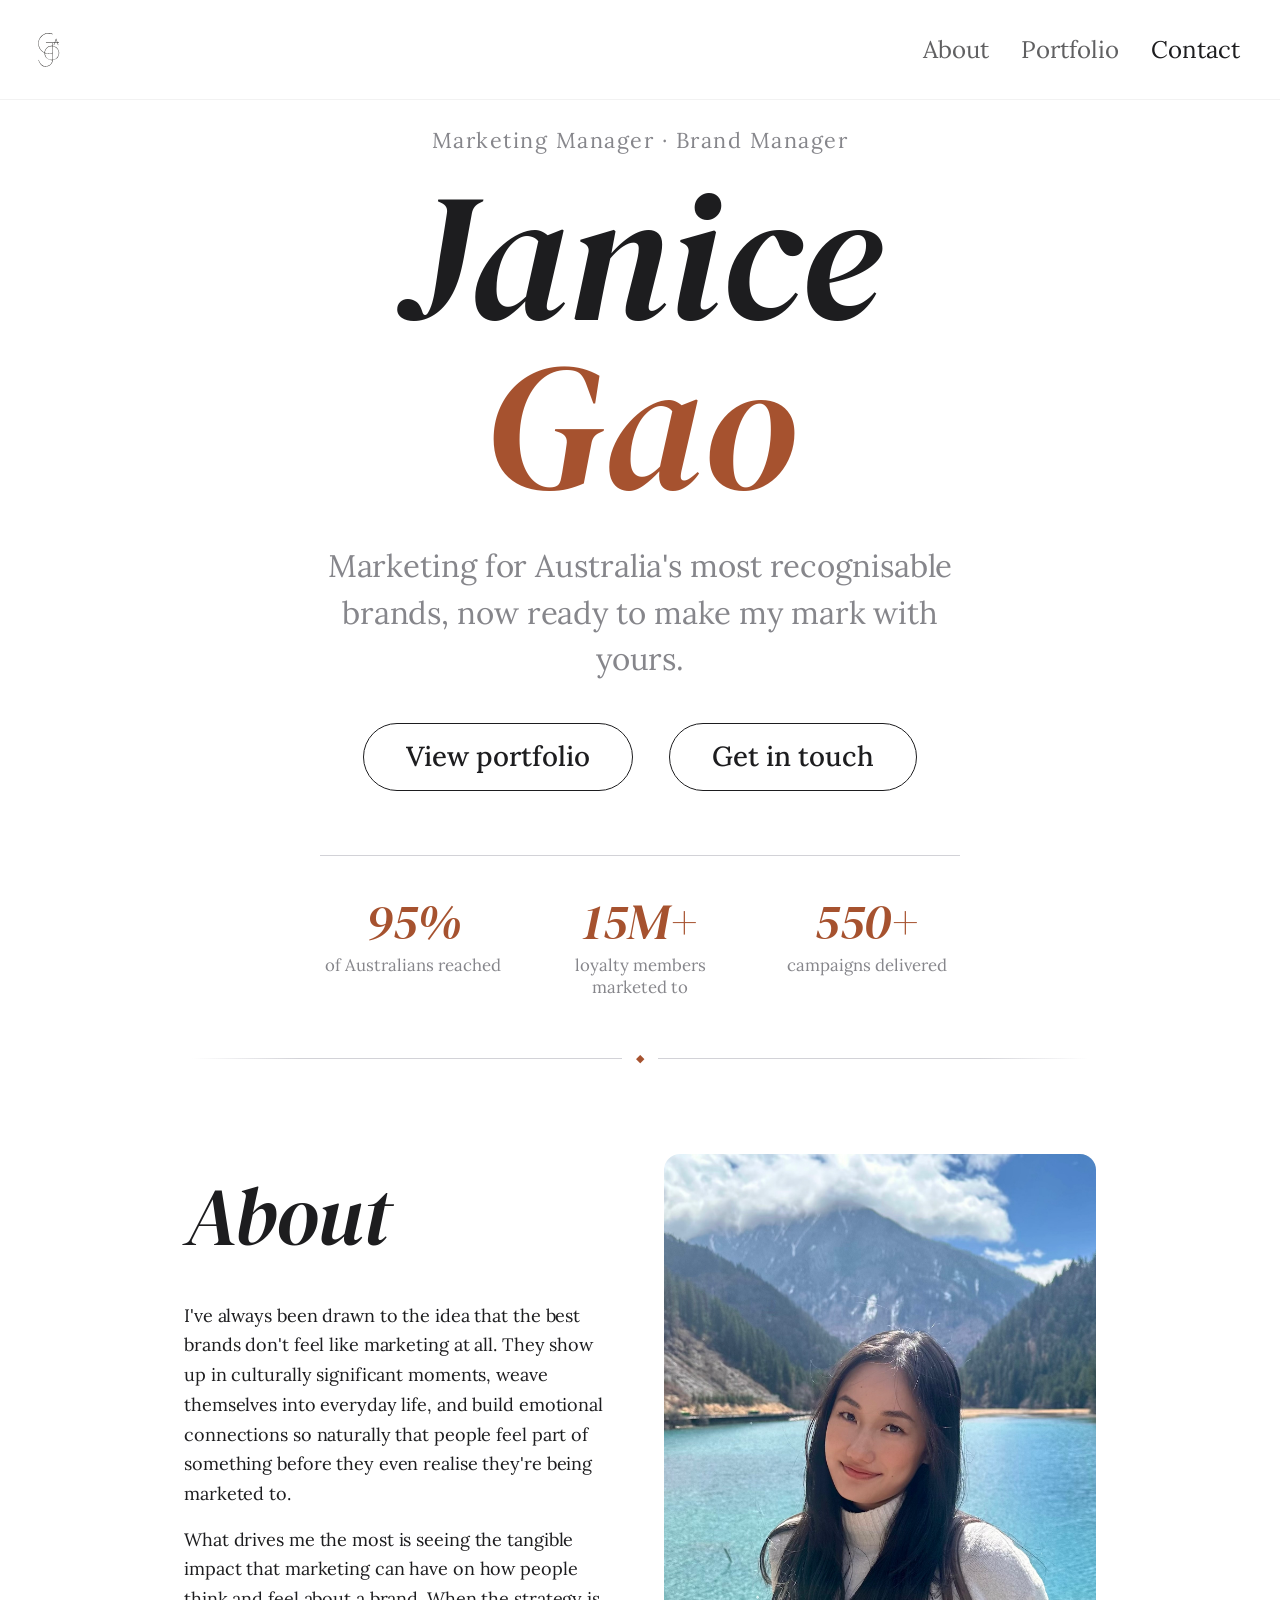
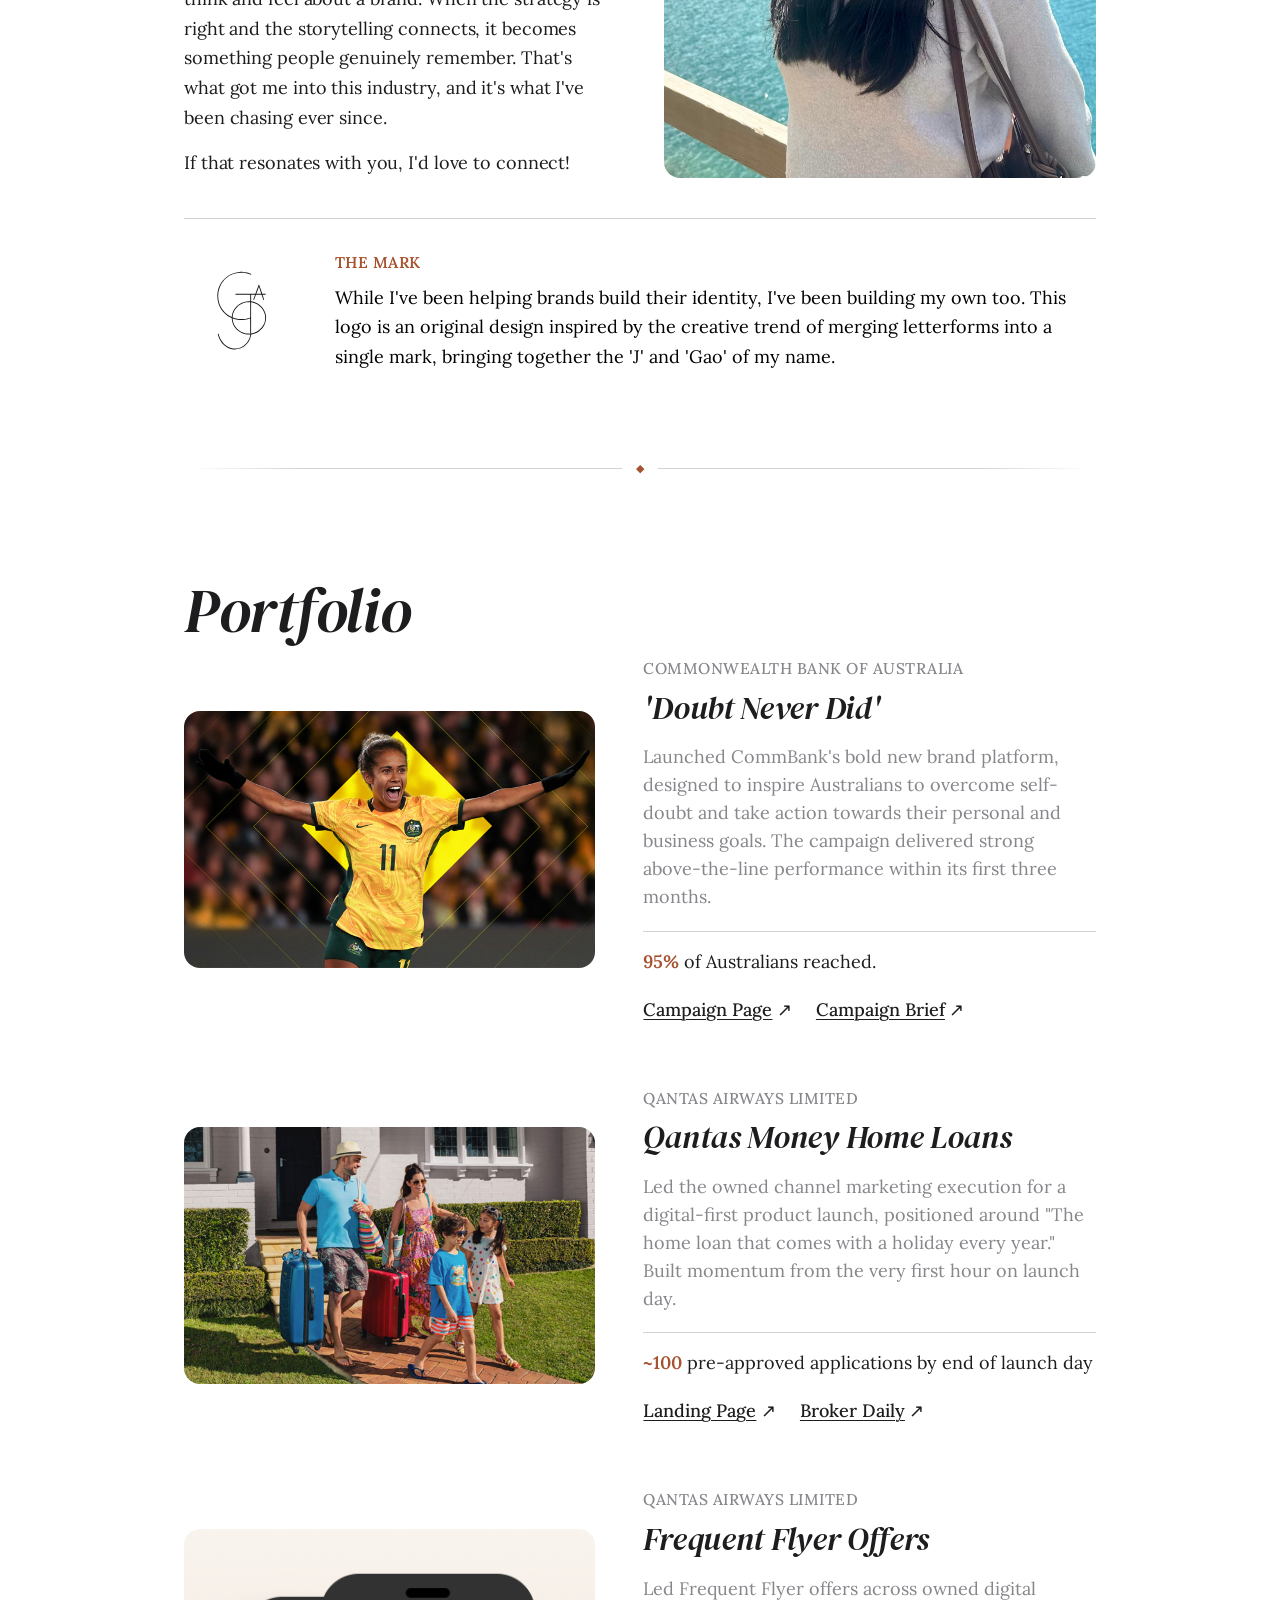
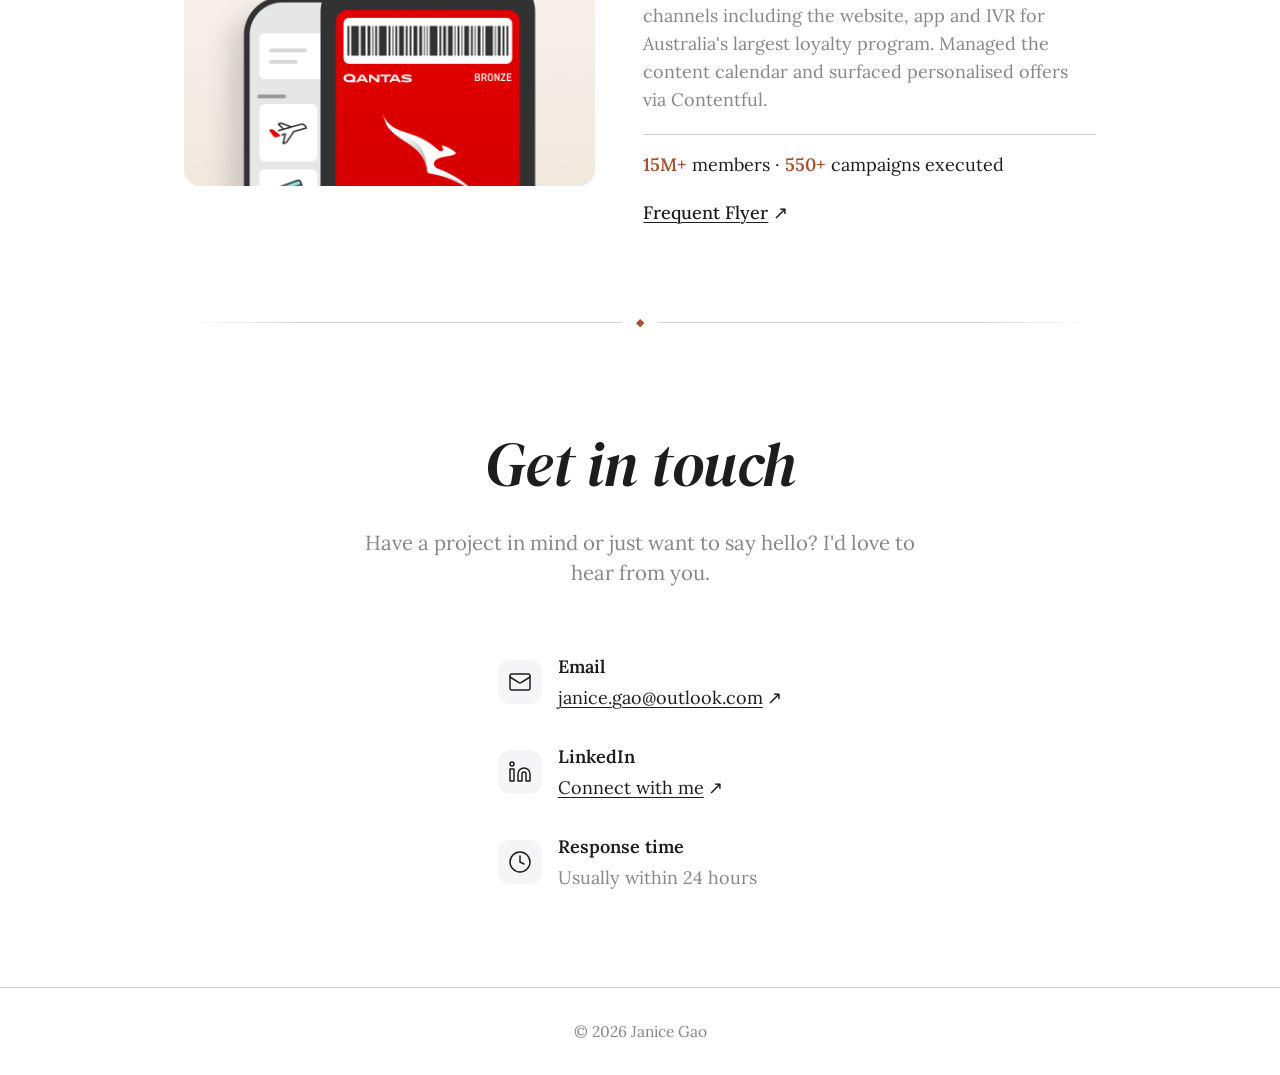
==== commit e047fe02: "redesign" ====
--- a/index.html
+++ b/index.html
@@ -92,7 +92,7 @@
                         <div class="portfolio-image" style="background: url('assets/images/doubt-never-did.jpg') center/cover no-repeat;"></div>
                         <div class="portfolio-details">
                             <span class="portfolio-company">Commonwealth Bank of Australia</span>
-                            <h2>'Doubt Never Did' — Brand Platform</h2>
+                            <h2>'Doubt Never Did'</h2>
                             <p>Launched CommBank's bold new brand platform, designed to inspire Australians to overcome self-doubt and take action towards their personal and business goals. The campaign delivered strong above-the-line performance within its first three months.</p>
                             <p class="portfolio-stat"><strong>95%</strong> of Australians reached.</p>
                             <div class="portfolio-links">
@@ -120,7 +120,7 @@
                         <div class="portfolio-image" style="background: url('assets/images/frrequent-flyer.png') center/cover no-repeat;"></div>
                         <div class="portfolio-details">
                             <span class="portfolio-company">Qantas Airways Limited</span>
-                            <h2>Frequent Flyer Website and Offers</h2>
+                            <h2>Frequent Flyer Offers</h2>
                             <p>Led Frequent Flyer offers across owned digital channels including the website, app and IVR for Australia's largest loyalty program. Managed the content calendar and surfaced personalised offers via Contentful.</p>
                             <p class="portfolio-stat"><strong>15M+</strong> members · <strong>550+</strong> campaigns executed</p>
                             <div class="portfolio-links">
--- a/css/style.css
+++ b/css/style.css
@@ -90,7 +90,7 @@
 
 .nav-links a {
     color: var(--color-text);
-    font-size: 20px;
+    font-size: 24px;
     font-weight: 400;
     opacity: 0.7;
     transition: opacity 0.2s ease;
@@ -144,18 +144,16 @@
 }
 
 .hero-subtitle {
-    font-size: 18px;
-    font-weight: 600;
+    font-size: 21.6px;
     color: var(--color-text-secondary);
     margin-bottom: 16px;
-    text-transform: uppercase;
     letter-spacing: 1.5px;
 }
 
 .hero-content h1 {
     font-family: var(--font-serif);
     font-style: italic;
-    font-size: clamp(76px, 15.5vw, 150px);
+    font-size: clamp(91.2px, 18.6vw, 180px);
     font-weight: 400;
     letter-spacing: 0;
     line-height: 0.94;
@@ -171,7 +169,7 @@
 }
 
 .hero-description {
-    font-size: 26px;
+    font-size: 31.2px;
     font-weight: 400;
     color: var(--color-text-secondary);
     line-height: 1.5;
@@ -186,23 +184,32 @@
     flex-wrap: wrap;
 }
 
-/* Hero stat row */
+/* Hero stat row — all stats sit on one horizontal line */
 .hero-stats {
     list-style: none;
     display: flex;
     justify-content: center;
-    flex-wrap: wrap;
-    gap: 24px 56px;
+    align-items: flex-start;
+    flex-wrap: nowrap;
+    gap: 40px;
     margin-top: 64px;
     padding-top: 40px;
     border-top: 1px solid var(--color-border);
 }
 
+/* Each stat stacks its number over its label, centered */
+.hero-stats li {
+    display: flex;
+    flex-direction: column;
+    align-items: center;
+    text-align: center;
+    flex: 1;
+}
+
 .hero-stat-num {
-    display: block;
     font-family: var(--font-serif);
     font-style: italic;
-    font-size: clamp(32px, 4vw, 44px);
+    font-size: clamp(30px, 4vw, 52.8px);
     font-weight: 400;
     letter-spacing: -0.5px;
     line-height: 1;
@@ -210,10 +217,10 @@
 }
 
 .hero-stat-label {
-    display: block;
-    font-size: 14px;
+    font-size: 16.8px;
     color: var(--color-text-secondary);
     margin-top: 8px;
+    line-height: 1.3;
 }
 
 .btn {
@@ -222,7 +229,7 @@
     justify-content: center;
     padding: 12px 42px;
     border-radius: 980px;
-    font-size: 23px;
+    font-size: 27.6px;
     font-weight: 500;
     text-decoration: none;
     transition: all 0.2s ease;
@@ -255,13 +262,45 @@
 /* Page Content */
 .page-content {
     padding: 96px 0;
-    border-top: 1px solid var(--color-border);
+    position: relative;
+}
+
+/* Classic section divider: a hairline that fades toward the edges,
+   broken in the centre by a small diamond ornament. */
+.page-content::before {
+    content: "";
+    position: absolute;
+    top: 0;
+    left: 50%;
+    transform: translateX(-50%);
+    width: 70%;
+    height: 1px;
+    background: linear-gradient(
+        to right,
+        transparent,
+        var(--color-border) 12%,
+        var(--color-border) 88%,
+        transparent
+    );
+}
+
+.page-content::after {
+    content: "\25C6"; /* ◆ */
+    position: absolute;
+    top: 0;
+    left: 50%;
+    transform: translate(-50%, -50%);
+    padding: 0 14px;
+    background: var(--color-bg);
+    color: var(--color-brown);
+    font-size: 11px;
+    line-height: 1;
 }
 
 .page-title {
     font-family: var(--font-serif);
     font-style: italic;
-    font-size: clamp(34px, 5vw, 52px);
+    font-size: clamp(40.8px, 6vw, 62.4px);
     font-weight: 400;
     letter-spacing: -0.5px;
     margin-bottom: 48px;
@@ -284,13 +323,13 @@
 }
 
 #about .page-title {
-    font-size: clamp(68px, 4vw, 40px);
+    font-size: clamp(81.6px, 4.8vw, 48px);
     letter-spacing: -1px;
     margin-bottom: 24px;
 }
 
 .about-text p {
-    font-size: 15px;
+    font-size: 18px;
     line-height: 1.65;
     color: var(--color-text);
     margin-bottom: 16px;
@@ -344,7 +383,7 @@
 }
 
 .logo-story-title {
-    font-size: 13px;
+    font-size: 15.6px;
     font-weight: 600;
     text-transform: uppercase;
     letter-spacing: 0.5px;
@@ -353,13 +392,16 @@
 }
 
 .logo-story-text p {
-    font-size: 15px;
+    font-size: 18px;
     color: black;
     line-height: 1.65;
     margin: 0;
 }
 
 /* ─── Portfolio ────────────────────────────────────────────── */
+#portfolio .page-title {
+    margin-bottom: 0px;
+}
 
 .portfolio-list {
     display: flex;
@@ -369,9 +411,9 @@
 
 .portfolio-item {
     display: grid;
-    grid-template-columns: 1fr 1.2fr;
+    grid-template-columns: 1fr 1.1fr;
     gap: 48px;
-    align-items: start;
+    align-items: center;
 }
 
 .portfolio-image {
@@ -384,17 +426,14 @@
 
 .portfolio-image-label {
     color: rgba(255, 255, 255, 0.9);
-    font-size: 20px;
+    font-size: 24px;
     font-weight: 600;
     letter-spacing: -0.3px;
 }
 
-.portfolio-details {
-    padding-top: 8px;
-}
-
 .portfolio-company {
-    font-size: 13px;
+    display: block;
+    font-size: 15.6px;
     font-weight: 500;
     color: var(--color-text-secondary);
     text-transform: uppercase;
@@ -404,7 +443,7 @@
 .portfolio-details h2 {
     font-family: var(--font-serif);
     font-style: italic;
-    font-size: 27px;
+    font-size: 32.4px;
     font-weight: 400;
     letter-spacing: -0.3px;
     margin: 8px 0 16px;
@@ -412,7 +451,7 @@
 }
 
 .portfolio-details p {
-    font-size: 15px;
+    font-size: 18px;
     color: var(--color-text-secondary);
     line-height: 1.55;
     margin-bottom: 20px;
@@ -420,7 +459,7 @@
 
 /* Highlighted stat callout */
 .portfolio-stat {
-    font-size: 15px;
+    font-size: 18px;
     color: var(--color-text) !important;
     line-height: 1.55;
     padding-top: 16px;
@@ -439,7 +478,7 @@
 }
 
 .portfolio-links a {
-    font-size: 15px;
+    font-size: 18px;
     font-weight: 500;
     color: var(--color-text);
     text-decoration: underline;
@@ -479,7 +518,7 @@
 }
 
 .contact-subtitle {
-    font-size: 17px;
+    font-size: 20.4px;
     color: var(--color-text-secondary);
     line-height: 1.5;
 }
@@ -522,14 +561,14 @@
 }
 
 .contact-method-info h3 {
-    font-size: 15px;
+    font-size: 18px;
     font-weight: 600;
     margin-bottom: 4px;
 }
 
 .contact-method-info a,
 .contact-method-info p {
-    font-size: 15px;
+    font-size: 18px;
     color: var(--color-text-secondary);
 }
 
@@ -554,7 +593,7 @@
 }
 
 footer p {
-    font-size: 13px;
+    font-size: 15.6px;
     color: var(--color-text-secondary);
 }
 
@@ -660,14 +699,15 @@
 
 @media (max-width: 480px) {
     .hero-content h1 {
-        font-size: 36px;
+        /* Scale with the viewport so the name stays large on phones */
+        font-size: clamp(64px, 22vw, 96px);
     }
 
     .hero-description {
-        font-size: 15px;
+        font-size: 18px;
     }
 
     .hero-stat-num {
-        font-size: 28px;
-    }
-}
+        font-size: clamp(28px, 8vw, 40px);
+    }
+}
